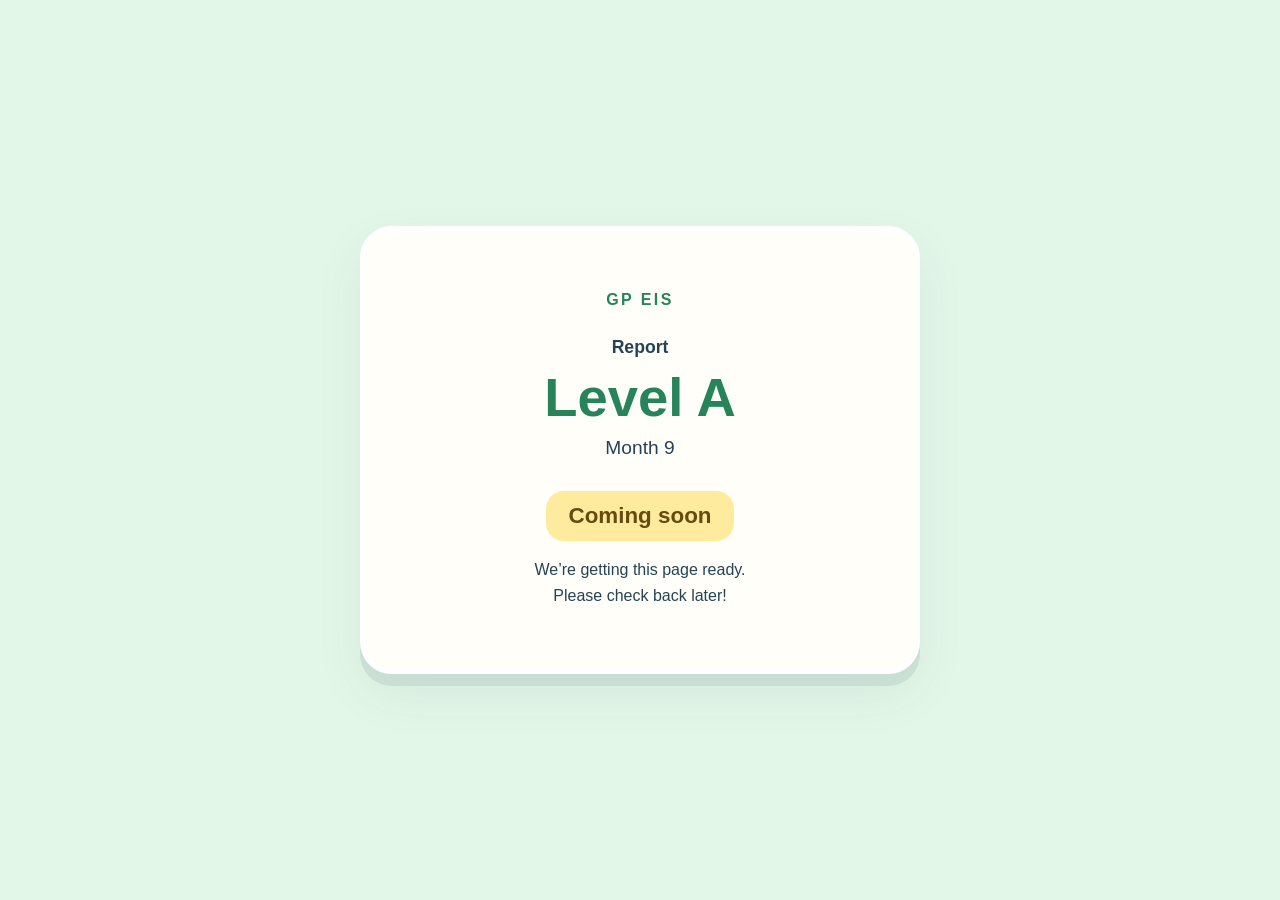
==== index.html @ bb8da749 "Reserve Month 9 Report Level A URL with holding page" ====
<!doctype html>
<html lang="en">
<head>
  <meta charset="utf-8">
  <meta name="viewport" content="width=device-width, initial-scale=1">
  <meta name="robots" content="noindex, nofollow">
  <meta name="theme-color" content="#e3f7e8">
  <title>GP Report · Level A · Month 9 — Coming soon</title>
  <style>
    * { box-sizing: border-box; }
    body { margin: 0; min-height: 100svh; padding: 28px 16px; display: grid;
      place-items: center; background: #e3f7e8; color: #244456;
      font-family: ui-rounded, "Segoe UI", sans-serif; text-align: center; }
    main { width: min(100%, 560px); padding: clamp(30px, 7vw, 60px);
      border: 5px solid #fff; border-radius: 32px; background: #fffef8;
      box-shadow: 0 12px 0 #24445618, 0 20px 50px #24445612; }
    .brand { margin: 0 0 28px; font-weight: 800; letter-spacing: .15em; color: #27835a; }
    .category { margin: 0; font-weight: 700; font-size: 1.1rem; }
    h1 { margin: 8px 0; color: #27835a; font-size: clamp(2.4rem, 9vw, 3.4rem); }
    .month { margin: 0; font-size: 1.2rem; }
    h2 { display: inline-block; margin: 32px 0 16px; padding: 12px 22px;
      border-radius: 18px; background: #ffeb9e; font-size: 1.4rem; color: #664b10; }
    .message { margin: 0; line-height: 1.6; }
  </style>
</head>
<body>
  <main>
    <p class="brand">GP EIS</p>
    <p class="category">Report</p>
    <h1>Level A</h1>
    <p class="month">Month 9</p>
    <h2>Coming soon</h2>
    <p class="message">We’re getting this page ready.<br>Please check back later!</p>
  </main>
</body>
</html>
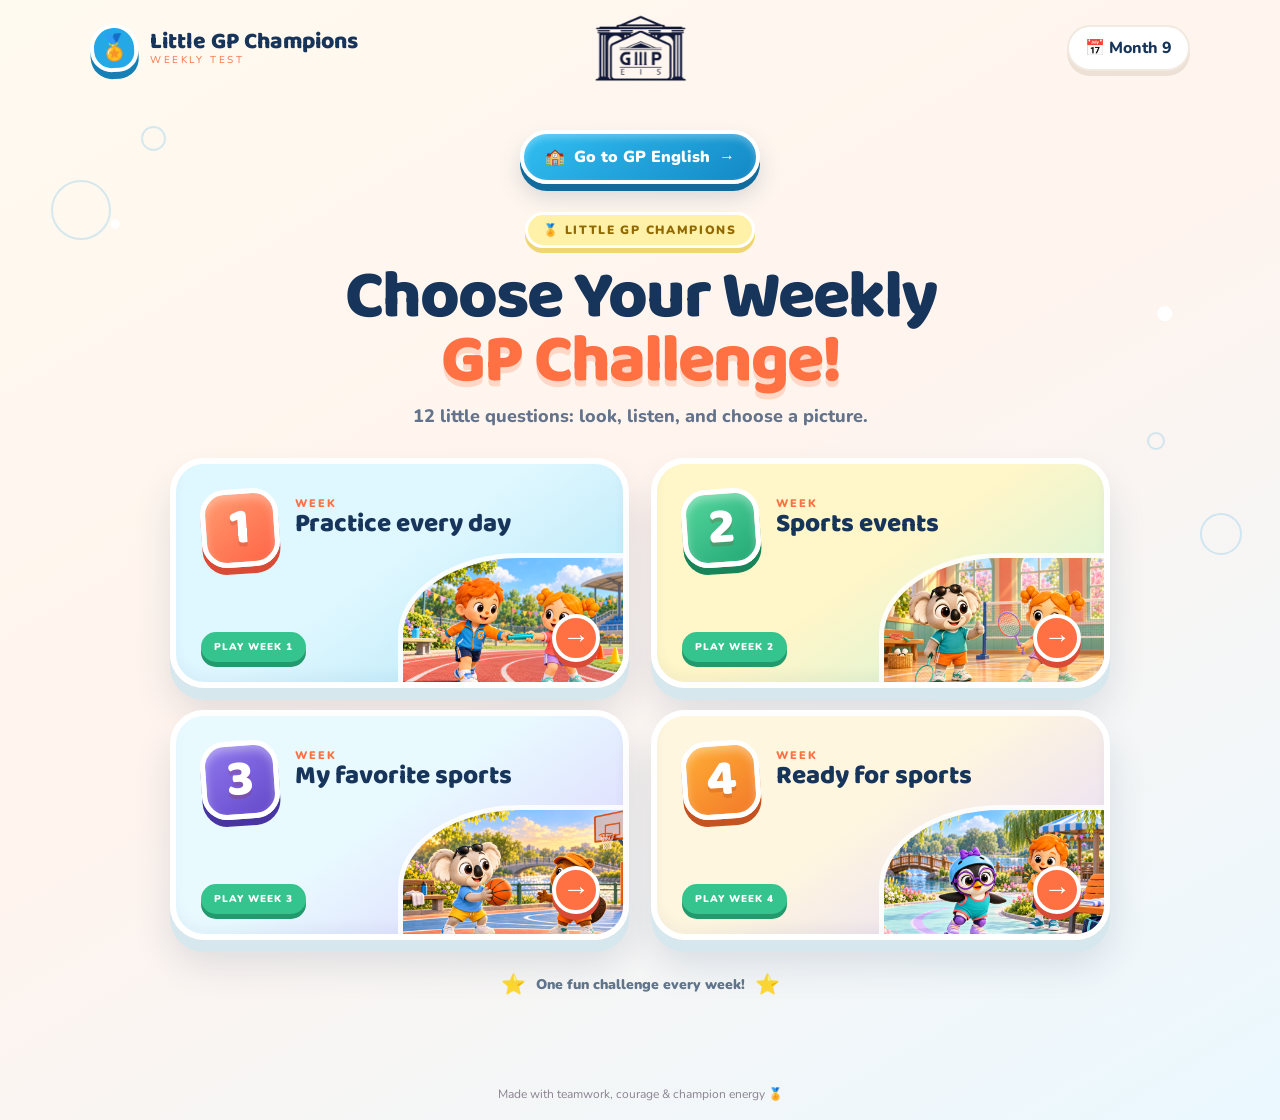
==== commit 3ccfa220: "Publish Month 9 learning site with GP portal and R2 media" ====
--- a/index.html
+++ b/index.html
@@ -1,36 +1 @@
-<!doctype html>
-<html lang="en">
-<head>
-  <meta charset="utf-8">
-  <meta name="viewport" content="width=device-width, initial-scale=1">
-  <meta name="robots" content="noindex, nofollow">
-  <meta name="theme-color" content="#e3f7e8">
-  <title>GP Report · Level A · Month 9 — Coming soon</title>
-  <style>
-    * { box-sizing: border-box; }
-    body { margin: 0; min-height: 100svh; padding: 28px 16px; display: grid;
-      place-items: center; background: #e3f7e8; color: #244456;
-      font-family: ui-rounded, "Segoe UI", sans-serif; text-align: center; }
-    main { width: min(100%, 560px); padding: clamp(30px, 7vw, 60px);
-      border: 5px solid #fff; border-radius: 32px; background: #fffef8;
-      box-shadow: 0 12px 0 #24445618, 0 20px 50px #24445612; }
-    .brand { margin: 0 0 28px; font-weight: 800; letter-spacing: .15em; color: #27835a; }
-    .category { margin: 0; font-weight: 700; font-size: 1.1rem; }
-    h1 { margin: 8px 0; color: #27835a; font-size: clamp(2.4rem, 9vw, 3.4rem); }
-    .month { margin: 0; font-size: 1.2rem; }
-    h2 { display: inline-block; margin: 32px 0 16px; padding: 12px 22px;
-      border-radius: 18px; background: #ffeb9e; font-size: 1.4rem; color: #664b10; }
-    .message { margin: 0; line-height: 1.6; }
-  </style>
-</head>
-<body>
-  <main>
-    <p class="brand">GP EIS</p>
-    <p class="category">Report</p>
-    <h1>Level A</h1>
-    <p class="month">Month 9</p>
-    <h2>Coming soon</h2>
-    <p class="message">We’re getting this page ready.<br>Please check back later!</p>
-  </main>
-</body>
-</html>
+<!doctype html><html lang="en"><meta charset="utf-8"><meta name="viewport" content="width=device-width,initial-scale=1"><title>Month 9 · Level A</title><meta http-equiv="refresh" content="0;url=reports/level-a/index.html"><script>location.replace("reports/level-a/index.html"+location.search+location.hash)</script><a href="reports/level-a/index.html">Open Month 9 Level A</a></html>
